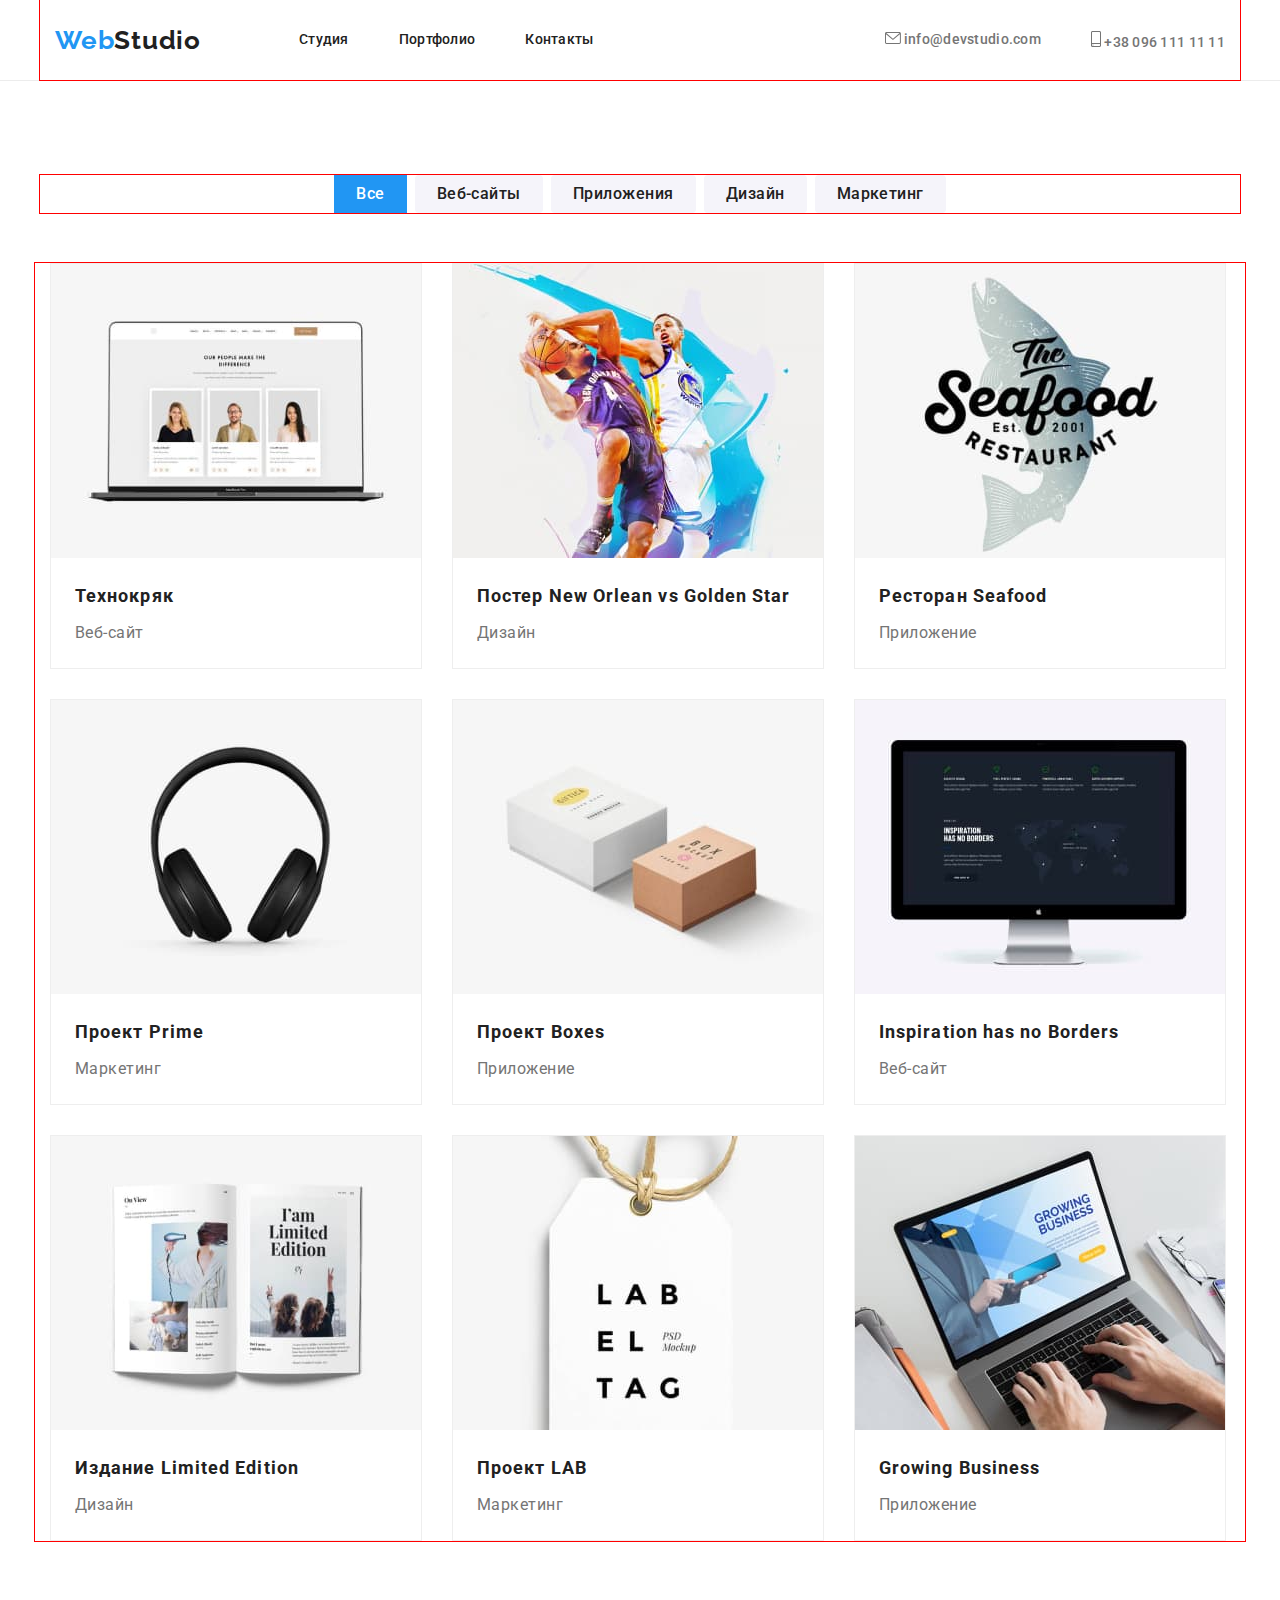
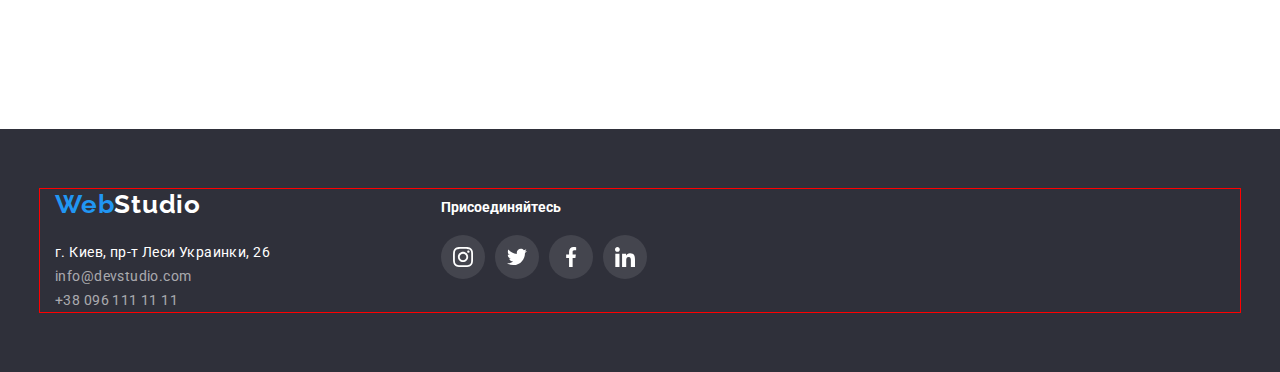
==== portfolio.html @ 6b096e6a "css+index" ====
<!DOCTYPE html>
<html lang="ru">
<head>
                  <meta charset="UTF-8">
                  <meta http-equiv="X-UA-Compatible" content="IE=edge">
                  <meta name="viewport" content="width=device-width, initial-scale=1.0">
                  <title>Портфолио</title>
                  <link rel="preconnect" href="https://fonts.googleapis.com">
                  <link rel="preconnect" href="https://fonts.gstatic.com" crossorigin>
                  <link href="https://fonts.googleapis.com/css2?family=Raleway:wght@700&family=Roboto:wght@400;500;700;900&display=swap" rel="stylesheet">
                  <link rel="stylesheet" href="./css/styles.css"/>
                 
</head>
<body>
  <!--Site header-->
  <header> 
    <div class="container">
      <nav>
        <a href="index.html" class="logo"><span>Web</span> <span class="logo-color-black">Studio</span></a>


        <!-- Navigation to anoter pages -->
        <ul class="links">                
      <li><a href="index.html" class="link-nav">Студия</a></li>
      <li><a href="./portfolio.html" class="link-nav">Портфолио</a></li>
      <li><a href="#" class="link-nav">Контакты</a></li>
        </ul>
      </nav>
    
              
                <!-- Contact info header-->  
                <ul class="contacts">    
                <li> <a  href="mailto:info@devstudio.com" class="a-mail">
                  <svg class="icon-envelopehover-svg">
                    <use href="./images/icons.svg#icon-envelope"></use>
                    </svg> info@devstudio.com</a>
                </li>
                <li> 
                   <a  href="tel:+380961111111" class="a-mail">
                     <svg class="icon-mobile-svg">
                    <use href="./images/icons.svg#icon-smartphone"></use>
                    </svg> +38 096 111 11 11</a>
                </li>
                </ul>
    </div>
  </header>
    <main>
     <section class="section portfolio">
       <h1 class="hedden-elem">Портфолио</h1>
       <div class="container">
         <ul class="list-btn">
           <li><button class="all-btn" type="button">Все</button></li>
           <li><button class="web-btn" type="button">Веб-сайты</button></li>
           <li><button class="apps-btn" type="button">Приложения</button></li>
           <li><button class="disg-btn" type="button">Дизайн</button></li>
           <li><button class="markt-btn" type="button">Маркетинг</button></li>           
         </ul>
       </div>
          <ul class="container-main-por">
            <li class="card-portfolio one">
              <a href="#" class="card-web">
              <img src="./images/img1-main-por.jpg" alt="img" width="370" height="294">
              <div class="name-product">
                <div class="kryak"> <!-- Технокряк это современная площадка распространения коронавируса. 
                  Компании используют эту платформу для цифрового шпионажа и атак на защищённые сервера конкурентов. -->
                </div>
                <h2 class="product">Технокряк</h2>
              <p class="type-product">Веб-сайт</p>
                </div>
            </a>
            </li>
            <li class="card-portfolio two">
              <img src="./images/img2-main-por.jpg" alt="img" width="370" height="294">
              <div class="name-product"><h2 class="product">Постер <span lang="en">New Orlean vs Golden Star</span></h2>
              <p class="type-product">Дизайн</p></div> 
            </li>
            <li class="card-portfolio three">
              <img src="./images/img3-main-por.jpg" alt="img" width="370" height="294">
              <div class="name-product"><h2 class="product">Ресторан <span lang="en">Seafood</span></h2>
              <p class="type-product">Приложение</p></div>
            </li>
            <li class="card-portfolio four">
              <img src="./images/img4-main-por.jpg" alt="img" width="370" height="294">
              <div class="name-product"><h2 class="product">Проект <span lang="en">Prime</span></h2>
              <p class="type-product">Маркетинг</p></div>
            </li>
            <li class="card-portfolio five">
              <img src="./images/img5-main-por.jpg" alt="img" width="370" height="294">
              <div class="name-product"><h2 class="product">Проект <span lang="en">Boxes</span></h2>
              <p class="type-product">Приложение </p></div>
            </li>
            <li class="card-portfolio six">
              <img src="./images/img6-main-por.jpg" alt="img" width="370" height="294">
              <div class="name-product"><h2 class="product" lang="en">Inspiration has no Borders</h2>
              <p class="type-product">Веб-сайт</p></div>
            </li>
            <li class="card-portfolio seven">
              <img src="./images/img7-main-por.jpg" alt="img" width="370" height="294">
              <div class="name-product"><h2 class="product">Издание <span lang="en">Limited Edition</span></h2>
              <p class="type-product">Дизайн</p></div>
            </li>
            <li class="card-portfolio eight">
              <img src="./images/img8-main-por.jpg" alt="img" width="370" height="294">
              <div class="name-product"><h2 class="product">Проект <span lang="en">LAB</span></h2>
              <p class="type-product">Маркетинг</p></div>
            </li>
            <li class="card-portfolio nine">
              <img src="./images/img9-main-por.jpg" alt="img" width="370" height="294">
              <div class="name-product"><h2 class="product" lang="en">Growing Business</h2>
              <p class="type-product">Приложение</p></div>
            </li>
           </ul>
     </section>
    </main>
    <!--Footer-->
    <footer class="footer">
      <div class="container">
        <div class="logo-address-join-soc">
          <div class="logo-address">
        <a href="index.html" class="logo"><span>Web</span><span class="logo-color-white">Studio</span></a>
           <!-- Contact info Footer-->
              <ul class="list-address">            
                  <li><address class="address">г. Киев, пр-т Леси Украинки, 26</address></li>    
                  <li><a class="address-footer" href="mailto:info@devstudio.com">info@devstudio.com</a></li>
                  <li><a class="address-footer" href="tel:+380961111111">+38 096 111 11 11</a></li>
              </ul>
          </div>
           <!-- Join US in Footer-->
              <div class="join-column">
                <h2 class="join">Присоединяйтесь</h3>
                <ul class="social">
                  <li class="social-link">
                    <a  class="btn-soc connect" href="#">
                      <svg class="soc-icon-svg" >
                        <use href="./images/icons.svg#icon-instagram">
                        </use>
                      </svg>
                    </a>
                  </li>
                  <li class="social-link">
                    <a  class="btn-soc connect" href="#">
                      <svg class="soc-icon-svg" >
                        <use href="./images/icons.svg#icon-twitter">
                        </use>
                      </svg>
                    </a >
                  </li>
                  <li class="social-link">
                    <a  class="btn-soc connect" href="#" >
                      <svg class="soc-icon-svg" >
                        <use href="./images/icons.svg#icon-facebook">
                        </use>
                      </svg>
                    </a >
                  </li>
                  <li class="social-link">
                    <a  class="btn-soc connect" href="#" >
                      <svg class="soc-icon-svg" >
                        <use href="./images/icons.svg#icon-linkedin">
                        </use>
                      </svg>
                    </a>
                  </li>
                </ul>
            </div>
        </div>
      </div>   
    </footer>
</body>
</html>
---- css/styles.css ----
/* ===============RESET styles 🧐 starts here========== */
*,
*::after,
*::before {
    padding: 0;
    margin: 0;
    box-sizing: border-box;
}

a {
    text-decoration: none;
    cursor: pointer;
}

ul, li {
    list-style: none;
}

button {
    border: none;
    cursor: pointer;
    font-family: inherit;
}

/* ===============RESET styles 🧐 ends here========== */



:root {
    /* color for main-PRIMARY TEXT */
    --main-color: #212121;
    /* color for SECONDARY TEXT */
    --sec-color: #757575;
     /* color for SELECTION -ACCENT TEXT */
    --act-color: #2196F3;
/* color for BLACK backgroud*/
    --prim-white-background: #FFFFFF;
    --sec-grey-background-color: #E5E5E5;
    --thir-grey-white-background: #F5F4FA;

}
body{
    background-color: var(--prim-white-background);
    font-family: 'Roboto', sans-serif;
    font-style: normal;
    font-size: 14px;
    color: #050303;
}
.section {
    padding-top: 94px;
}

.container {
    padding: 0 15px;
    width: 1200px;
    outline: 1px solid red;
    margin: 0 auto;
}

.hedden-elem {
    width: 1px;
    height: 1px;
    overflow: hidden;
    opacity: 0;
    margin-top: -1px;
}

/* ===============Header styles 🧐 starts here========== */

nav,
.links,
.contacts,
header .container {
    display: flex;
    justify-content: space-between;
}

header{
    border-bottom: 1px solid #ececec;
}
header .logo {
    margin-right: 93px;
    display: flex;
    align-items: center;
}

.logo {
    font-family: "Raleway", sans-serif;
    font-style: normal;
    font-weight: bold;
    font-size: 26px;
    line-height: calc(31/26);
    letter-spacing: 0.03em;
    color: var(--act-color);
}

.logo-color-black {
    color: var(--main-color);
    display: inline-block;
    margin-right: 5px;
}

.logo-color-white {
    color: #FFFFFF;
}
.contacts li a,
.links li a {
    margin-right: 50px;
    display: inline-block;
    padding: 30.5px 0;
    color: var(--main-color);
    font-weight: 500;
    line-height: calc(16/14);
    letter-spacing: 0.02em;
}

.links li:last-child a {
    margin-right: 0px;
    
}

.contacts li a {
    margin: 0 0 0 50px;
    color: var(--sec-color);
}

.contacts li a:hover,
.contacts li a:focus,
.links li a:focus,
.links li a:hover {
    color: var(--act-color);
}
/* .a-mail:hover .icon-envelopehover-svg {
    fill: var(--act-color);} 
 */


/* 
.a-mail:hover,
.a-mail:focus {
    color: var(--act-color);
}  */

.contacts li:first-child a {
    margin-left: 0px;
}

.icon-envelopehover-svg {
    width: 16px;
    height: 12px;
    fill: currentColor;
}
.icon-mobile-svg {
    width: 10px;
    height: 16px;
    fill:currentColor;
}


/* ===============Header styles 🧐 ends here========== */

/* ===============Hero styles 🧐 starts here========== */

.hero {
    position: relative;
    background: #2f303a;
    padding: 200px 0;
    max-width: 1600px;
    margin: 0px auto;
    text-align: center;
    outline: 1px solid #2196F3;
    background-image: linear-gradient(to right, rgba(47,48,58,0.4), rgba(52, 52, 53, 0.4)), 
    url("../images/imgbgfon.jpg");
    background-repeat: no-repeat;
    background-position: center;
    background-size: cover;
    }

.hero-title {
    font-size: 44px;
    text-transform: uppercase;
    max-width: 650px;
    color:#FFFFFF;
    line-height: calc(60/44);
    text-align: center;
    letter-spacing: 0.06em;
    margin: 0 auto;
    margin-bottom: 30px;
}
.hero-btn {
    /* position: relative; */
    padding: 10px 32px;
    background: #2196f3;
    box-shadow: 0px 4px 4px rgba(0, 0, 0, 0.15);
    border-radius: 4px;
    font-size: 16px;
    line-height: 30px;
    letter-spacing: 0.06em;
    color: #FFFFFF;
    margin: 0 auto;
    max-width: 650px;
}
.hero-btn:hover,
.hero-btn:focus {
    background:#188CE8 ;
}
.backdrop {
    position: fixed;
    top: 0;
    left: 0;
    width: 100%;
    height: 100%;
    background: rgba(0, 0, 0, 0.2);
}

.backdrop.is-hidden {
    visibility: hidden;
    opacity: 0;
    pointer-events: none;

}
.modal {
    z-index: 2;
    position: absolute;
    top: 50%;
    left: 50%;
    transform: translate(-50%, -50%);
    
    min-width: 528px;
    min-height: 581px;
    padding: 15px;
    background: #FFFFFF;
    box-shadow: 0px 1px 3px rgba(0, 0, 0, 0.12), 0px 1px 1px rgba(0, 0, 0, 0.14), 0px 2px 1px rgba(0, 0, 0, 0.2);
    border-radius: 4px;
}
  
.close { 
        position: absolute;
        top: 8px;
        left: 490px;
        stroke: #000;
        stroke-opacity: 0.1;
}
.close:hover {
        stroke: #2196f3;
        stroke-opacity: 1;
       
}

/* ===============Hero styles 🧐 ends here========== */

/* ===============Advantages styles 🧐 starts here========== */
.advanta {
    padding-bottom: 0px;
}
.icon-antenna,
.icon-clock1,
.icon-diagram1,
.icon-astronaut1 {
    display: flex;
    justify-content: center;
    align-items: center;
    width: 270px;
    height: 120px;
    margin-bottom: 30px;
    /* outline: 1px solid #2196F3; */
    background: #F5F4FA;
}
.icon-antenna-svg,
.icon-clock1-svg,
.icon-diagram1-svg,
.icon-astronaut1-svg {
    width: 70px;
    height: 70px;
    }

/* .list-advantages, */
.advantages,
.advantages-text,
h2 .container,
.list-image-do,
.list-image-team {
    display: flex;
    justify-content: space-between;
}

.container >.hedden-elem {
    margin: 94px 215px;
}

.advantages-text {
    max-width: 270px;
}

.list-advantages {
    display: flex;
    display: inline-block;
    margin-left: 30px;      
}

.list-advantages:first-child {
    margin-left: 0px;
  }
  
.list-advantages:last-child {
    margin-right: 0px;
 }

 .advant {
     padding-right: 0px;
 }

.advantages,
.join
.item-do {
    font-family: Roboto;
    font-style: normal;
    font-weight: bold;
    font-size: 14px;
    line-height: 16px;
    letter-spacing: 0.03em;
    text-transform: uppercase;
    color: var(--main-color);
}

.advantages-text {
    font-family: Roboto;
    font-style: normal;
    font-weight: normal;
    font-size: 14px;
    line-height: 24px;
    letter-spacing: 0.03em; 
    color: var(--sec-color);
}

/* ===============Advantages styles 🧐 ends here========== */

/* ===============DOING & team styles 🧐 starts here========== */
.do {
    padding-bottom: 94px;
}

.doing,
.team,
.regular-clients {
    margin: 0 auto;
    font-family: Roboto;
    font-style: normal;
    font-weight: bold;
    font-size: 36px;
    line-height: 42px;
    text-align: center;
    letter-spacing: 0.03em;
    color: var(--main-color);
}
.doing,
.team,
.regular-clients {
     margin-bottom: 50px;
}
.product-thumb {
    position: relative;
}
.item-do {
    width: 100%;
    height: 70px;
    position: absolute;
    bottom: 0;
    display: flex;
    justify-content: center;
    align-items: center;
    color: var(--prim-white-background);
    background: rgba(47, 48, 58, 0.8);
    text-transform: uppercase;
}

.card-point {
    box-shadow: 0px 1px 3px rgba(0, 0, 0, 0.12), 
    0px 1px 1px rgba(0, 0, 0, 0.14), 0px 2px 1px 
    rgba(0, 0, 0, 0.2);
    border-radius: 0px 0px 4px 4px;
}
.card-team {
    padding-top: 30px;
    padding-bottom: 30px;
    background: var(--prim-white-background);
    border-radius: 0px 0px 4px 4px;
   }

h3.img-name {
    /* padding-top: 30px; */
    padding-bottom: 10px;
}

/* p.img-proff {
     padding-bottom: 30px;
} */

img {
    display: block;
}

.image-do li {
    display: inline-block;
}

.img-name {
    font-family: Roboto;
    font-style: normal;
    font-weight: 500;
    font-size: 16px;
    line-height: 19px;
    text-align: center;
    letter-spacing: 0.03em;
    color: var(--main-color);

}

.img-proff {
    font-family: Roboto;
    font-style: normal;
    font-weight: normal;
    font-size: 16px;
    line-height: 19px;
    text-align: center;
    letter-spacing: 0.03em;
    color: var(--sec-color);

}

.bgteam {
    padding-bottom: 94px;
    background-color: var(--thir-grey-white-background);
}
.social {
    display: flex;
    justify-content: center;
    align-items: center;
    /* margin-bottom: 30px; */
}

.social-link {
    margin-right: 10px;
}
.social-link:last-child {
    margin-right: 0px;
}

.btn-soc {
    width: 44px;
    height: 44px;
    display: flex;
    justify-content: center;
    align-items: center;
    border-radius: 50%;
    fill: #afb1b8;
}
.soc-icon-svg
 {
    width: 20px;
    height: 20px;
    }

.client-icon-svg {
        width: 106px;
        height: 60px;
     }

.btn-soc:focus,
.btn-soc:hover,
.soc-icon-svg:hover,
.soc-icon-svg:focus
{
    background: var(--act-color);
    fill: #FFFFFF;
}
.connect {
    fill: #FFFFFF;
}
/* ===============DOING & team styles 🧐 ends here========== */

/* ===============Regular clients styles 🧐 starts here========== */
.clients {
    padding: 0;
    margin: 0;
    list-style: none;
    display: flex;
    justify-content: center;
    align-content: center;
  }
  .clients > .client {
    margin-right: 30px;
    text-align: center;
  }
  .clients .client:last-child {
    margin: 0;
  }
  .client {
    flex-basis: calc(100% / 6)-30px;
    width: 170px;
    height: 92px;
  }
  .btn-client {
    width: 170px;
    height: 92px;
    display: flex;
    justify-content: center;
    align-items: center;
    padding: 0;
    border-radius: 4px;
    border: 1px solid #afb1b8;
    background: var(--prim-white-background);
    fill: #afb1b8;
  }

.btn-client:focus,
.btn-client:hover {
  fill: #2196f3;
  border: 1px solid #2196f3;
}

.connect {
    background: rgba(255, 255, 255, 0.1);
  }
/* ===============Regular clients styles 🧐 ends here========== */
/* ===============Portfolio styles 🧐 starts here========== */
.list-btn {
    display: flex;
    justify-content:center;
    margin-bottom: 50px;
}
.all-btn {
    padding: 6px 22px;
    font-family: Roboto;
    font-style: normal;
    font-weight: 500;
    font-size: 16px;
    line-height: 26px;
    text-align: center;
    letter-spacing: 0.03em;
    color: #FFFFFF;
    background: #2196F3;
    }
.all-btn:hover,
.all-btn:focus {
    box-shadow: 0px 3px 1px rgba(0, 0, 0, 0.1), 0px 1px 2px rgba(0, 0, 0, 0.08), 0px 2px 2px rgba(0, 0, 0, 0.12);
    border-radius: 4px;
}

.web-btn,
.apps-btn,
.disg-btn,
.markt-btn {
    padding: 6px 22px;
    margin-left: 8px;   
    font-family: Roboto;
    font-style: normal;
    font-weight: 500;
    font-size: 16px;
    line-height: 26px;
    text-align: center;
    letter-spacing: 0.03em;
    color: var(--main-color);
    background: #F5F4FA;
    border-radius: 4px;
    }

.product {
font-family: Roboto;
font-style: normal;
font-weight: bold;
font-size: 18px;
line-height: 36px;
letter-spacing: 0.06em;
color: var(--main-color);
}  
.type-product {
    font-family: Roboto;
    font-style: normal;
    font-weight: normal;
    font-size: 16px;
    line-height: 30px;
    letter-spacing: 0.03em;
    color: var(--sec-color);
}

.container-main-por {
    padding: 0 15px;
    width: 1210px;
    outline: 1px solid red;
    margin: 0 auto;
    display: flex;
    /* justify-content: space-between; */
    flex-wrap: wrap;
    /* max-width: 1170px; */
    position: relative;
   
}
.card-portfolio {
     border: 1px solid #EEEEEE;
}


.card-portfolio:focus,
.card-portfolio:hover {
            box-shadow: 0px 1px 1px rgba(0, 0, 0, 0.12), 
            0px 4px 4px rgba(0, 0, 0, 0.06),
             1px 4px 6px rgba(0, 0, 0, 0.16);
            }

h2.product {
    margin-bottom: 4px;
}
.name-product {
    padding-top: 20px;
    padding-right: 24px;
    padding-bottom: 20px;
    padding-left: 24px;
}
.kryak {
    position: absolute;
    width: 370px;
    height: 294px;
    top: 0;
    left: 0;
    padding-left: 14px;
    padding-right: 10px;
    overflow: hidden;
    transition: transform 250ms cubic-bezier(0.4, 0, 0.2, 1);
  }
  .kryak::before {
    position: absolute;
    content: 'Технокряк это современная площадка распространения коронавируса. Компании используют эту платформу для цифрового шпионажа и атак на защищённые сервера конкурентов.';
    width: 370px;
    height: 294px;
    bottom: -100%;
    display: flex;
    align-items: center;
    padding-left: 24px;
    padding-right: 24px;
    margin-left: 0px;
    margin-right: 0px;
    font-size: 18px;
    line-height: 1.56;
    letter-spacing: 0.03em;
    color: #ffffff;
    background-color: rgba(33, 150, 243, 0.9);
  }
  .kryak:hover::before {
    transition: transform 250ms cubic-bezier(0.4, 0, 0.2, 1);
    transform: translateY(-100%);
  }
  
.one,
.two,
.four,
.five,
.seven,
.eight {
    margin-right: 30px;
  
}

.one,
.two,
.three,
.four,
.five,
.six {
    margin-bottom: 30px;
  
}

.portfolio {
    padding-bottom: 94px;
}
/* ===============Portfolio styles 🧐 ends here========== */

/* ===============Footer styles 🧐 starts here========== */
.footer {
    background: #2f303a;
    padding: 60px 0;
    max-width: 1600px;
    margin: 0px auto;
    margin-top: 94px;
    }
/* 
footer a.logo {
    margin-bottom: 20px;
} */
.logo-address-join-soc {
    display: flex;
    justify-content: flex-start;
    align-items: flex-start;
    /* flex-wrap:wrap; */
}


.list-address {
    max-width: 230px;
    display: flex;
    flex-wrap: wrap;
    padding-top: 20px;
}
/* .logo-address {
    display: flex;
    justify-content: flex-start;
    align-items: flex-start;
} */
.address {
font-family: Roboto;
font-style: normal;
font-weight: normal;
font-size: 14px;
line-height: 24px;
letter-spacing: 0.03em;
color: #FFFFFF;

}
.address-footer {
    font-family: Roboto;
    font-style: normal;
    font-weight: normal;
    font-size: 14px;
    line-height: 24px;
    letter-spacing: 0.03em;
    color: rgba(255, 255, 255, 0.6);
}

.join {
    font-size: 14px;
    line-height: 1.17;
    margin-top: 10px;
    margin-bottom: 20px;
    color: var(--prim-white-background);
}
.join-column {
    /* display: flex;
    flex-direction: column; */
    margin-left: 156px;
}        
/* ===============Footer styles 🧐 ends here========== */
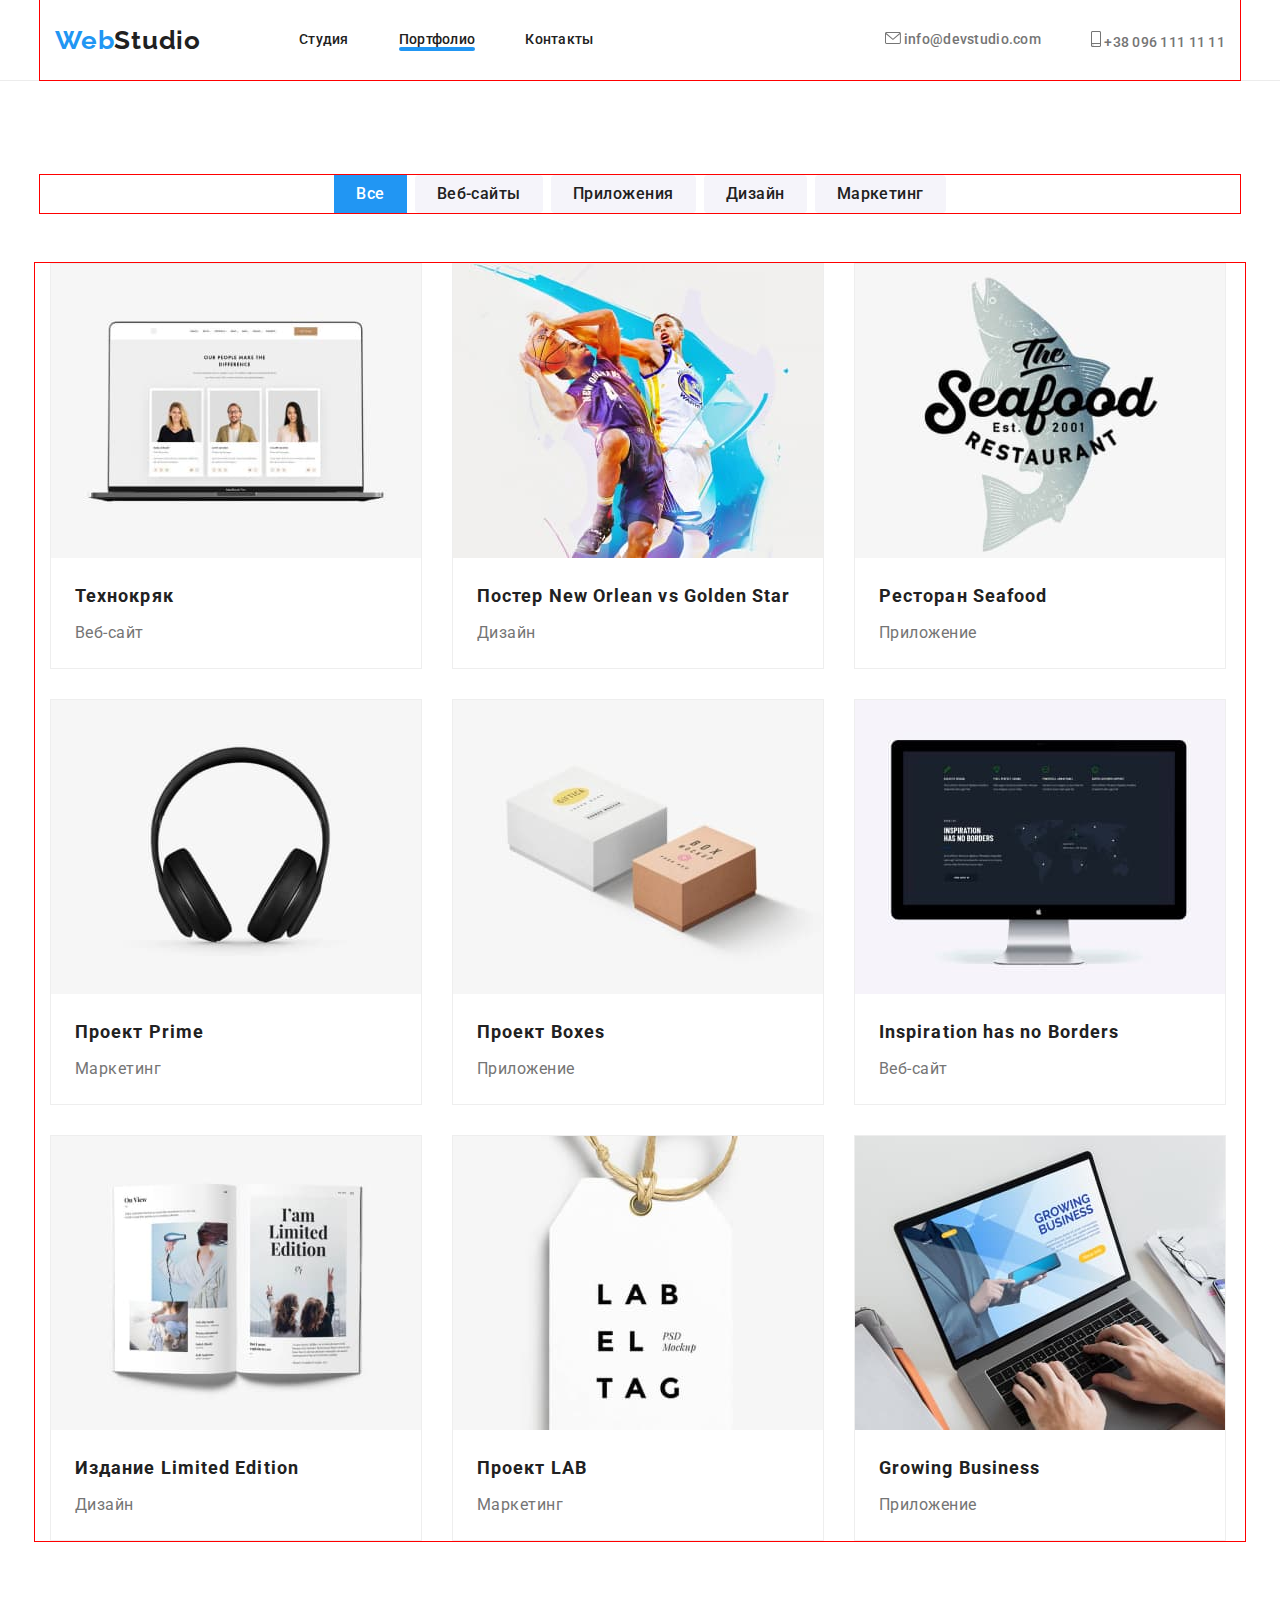
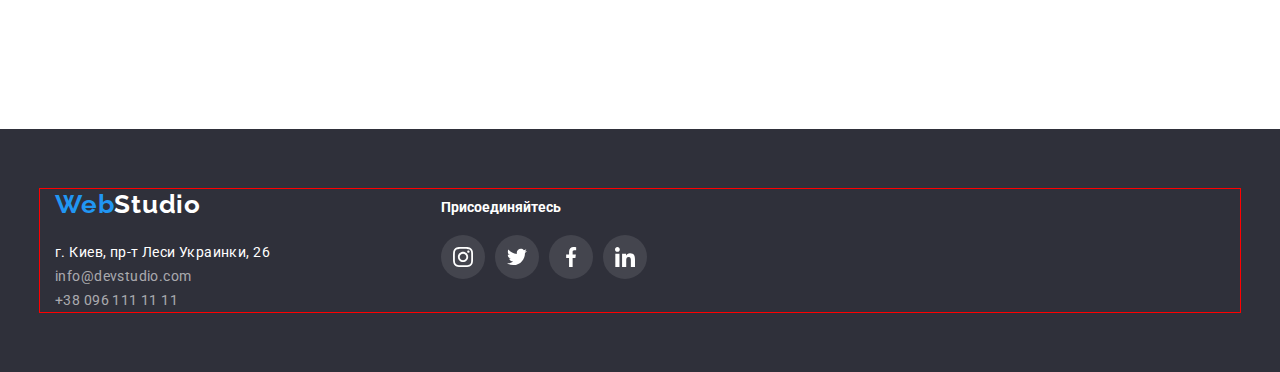
==== commit d6b0653b: "css+portfolio" ====
--- a/portfolio.html
+++ b/portfolio.html
@@ -22,7 +22,7 @@
         <!-- Navigation to anoter pages -->
         <ul class="links">                
       <li><a href="index.html" class="link-nav">Студия</a></li>
-      <li><a href="./portfolio.html" class="link-nav">Портфолио</a></li>
+      <li><a href="./portfolio.html" class="link-nav-portfolio">Портфолио</a></li>
       <li><a href="#" class="link-nav">Контакты</a></li>
         </ul>
       </nav>
@@ -58,7 +58,7 @@
        </div>
           <ul class="container-main-por">
             <li class="card-portfolio one">
-              <a href="#" class="card-web">
+              <a href="#" class="card1">
               <img src="./images/img1-main-por.jpg" alt="img" width="370" height="294">
               <div class="name-product">
                 <div class="kryak"> <!-- Технокряк это современная площадка распространения коронавируса. 
@@ -70,44 +70,100 @@
             </a>
             </li>
             <li class="card-portfolio two">
+              <a href="#" class="card2">
               <img src="./images/img2-main-por.jpg" alt="img" width="370" height="294">
-              <div class="name-product"><h2 class="product">Постер <span lang="en">New Orlean vs Golden Star</span></h2>
-              <p class="type-product">Дизайн</p></div> 
+              <div class="name-product">
+                <div class="kryak"> <!-- Технокряк это современная площадка распространения коронавируса. 
+                  Компании используют эту платформу для цифрового шпионажа и атак на защищённые сервера конкурентов. -->
+                </div>
+              <h2 class="product">Постер <span lang="en">New Orlean vs Golden Star</span></h2>
+              <p class="type-product">Дизайн</p>
+            </div>
+            </a> 
             </li>
             <li class="card-portfolio three">
+              <a href="#" class="card3">
               <img src="./images/img3-main-por.jpg" alt="img" width="370" height="294">
-              <div class="name-product"><h2 class="product">Ресторан <span lang="en">Seafood</span></h2>
-              <p class="type-product">Приложение</p></div>
+              <div class="name-product">
+                <div class="kryak"> <!-- Технокряк это современная площадка распространения коронавируса. 
+                  Компании используют эту платформу для цифрового шпионажа и атак на защищённые сервера конкурентов. -->
+                </div>
+                <h2 class="product">Ресторан <span lang="en">Seafood</span></h2>
+              <p class="type-product">Приложение</p>
+            </div>
+          </a> 
             </li>
             <li class="card-portfolio four">
+              <a href="#" class="card4">
               <img src="./images/img4-main-por.jpg" alt="img" width="370" height="294">
-              <div class="name-product"><h2 class="product">Проект <span lang="en">Prime</span></h2>
-              <p class="type-product">Маркетинг</p></div>
+              <div class="name-product">
+                <div class="kryak"> <!-- Технокряк это современная площадка распространения коронавируса. 
+                  Компании используют эту платформу для цифрового шпионажа и атак на защищённые сервера конкурентов. -->
+                </div> 
+              <h2 class="product">Проект <span lang="en">Prime</span></h2>
+              <p class="type-product">Маркетинг</p>
+            </div>
+          </a>
             </li>
             <li class="card-portfolio five">
+              <a href="#" class="card5">
               <img src="./images/img5-main-por.jpg" alt="img" width="370" height="294">
-              <div class="name-product"><h2 class="product">Проект <span lang="en">Boxes</span></h2>
-              <p class="type-product">Приложение </p></div>
+              <div class="name-product">
+                <div class="kryak"> <!-- Технокряк это современная площадка распространения коронавируса. 
+                  Компании используют эту платформу для цифрового шпионажа и атак на защищённые сервера конкурентов. -->
+                </div> 
+                <h2 class="product">Проект <span lang="en">Boxes</span></h2>
+              <p class="type-product">Приложение </p>
+            </div>
+            </a>
             </li>
             <li class="card-portfolio six">
+              <a href="#" class="card6">
               <img src="./images/img6-main-por.jpg" alt="img" width="370" height="294">
-              <div class="name-product"><h2 class="product" lang="en">Inspiration has no Borders</h2>
-              <p class="type-product">Веб-сайт</p></div>
+              <div class="name-product">
+                <div class="kryak"> <!-- Технокряк это современная площадка распространения коронавируса. 
+                  Компании используют эту платформу для цифрового шпионажа и атак на защищённые сервера конкурентов. -->
+                </div> 
+                <h2 class="product" lang="en">Inspiration has no Borders</h2>
+              <p class="type-product">Веб-сайт</p>
+            </div>
+            </a>
             </li>
             <li class="card-portfolio seven">
+              <a href="#" class="card7">
               <img src="./images/img7-main-por.jpg" alt="img" width="370" height="294">
-              <div class="name-product"><h2 class="product">Издание <span lang="en">Limited Edition</span></h2>
-              <p class="type-product">Дизайн</p></div>
+              <div class="name-product">
+                <div class="kryak"> <!-- Технокряк это современная площадка распространения коронавируса. 
+                  Компании используют эту платформу для цифрового шпионажа и атак на защищённые сервера конкурентов. -->
+                </div> 
+               <h2 class="product">Издание <span lang="en">Limited Edition</span></h2>
+              <p class="type-product">Дизайн</p>
+            </div>
+          </a>
             </li>
             <li class="card-portfolio eight">
+              <a href="#" class="card8">
               <img src="./images/img8-main-por.jpg" alt="img" width="370" height="294">
-              <div class="name-product"><h2 class="product">Проект <span lang="en">LAB</span></h2>
-              <p class="type-product">Маркетинг</p></div>
+              <div class="name-product">
+                <div class="kryak"> <!-- Технокряк это современная площадка распространения коронавируса. 
+                  Компании используют эту платформу для цифрового шпионажа и атак на защищённые сервера конкурентов. -->
+                </div>  
+                <h2 class="product">Проект <span lang="en">LAB</span></h2>
+              <p class="type-product">Маркетинг</p>
+            </div>
+            </a>
             </li>
             <li class="card-portfolio nine">
+              <a href="#" class="card9">
               <img src="./images/img9-main-por.jpg" alt="img" width="370" height="294">
-              <div class="name-product"><h2 class="product" lang="en">Growing Business</h2>
-              <p class="type-product">Приложение</p></div>
+              <div class="name-product">
+                <div class="kryak"> <!-- Технокряк это современная площадка распространения коронавируса. 
+                  Компании используют эту платформу для цифрового шпионажа и атак на защищённые сервера конкурентов. -->
+                </div>
+                <h2 class="product" lang="en">Growing Business</h2>
+              <p class="type-product">Приложение</p>
+            </div>
+          </a>
             </li>
            </ul>
      </section>
--- a/css/styles.css
+++ b/css/styles.css
@@ -156,6 +156,21 @@
     fill:currentColor;
 }
 
+.link-nav-index,
+.link-nav-portfolio {
+    position: relative;
+}
+
+.link-nav-index::after,
+.link-nav-portfolio::after {
+    position: absolute;
+    content: '';
+    display: block;
+    width: 100%;
+    height: 4px;
+    background: var(--act-color);
+    border-radius: 2px;
+}
 
 /* ===============Header styles 🧐 ends here========== */
 
@@ -205,6 +220,7 @@
     background:#188CE8 ;
 }
 .backdrop {
+    z-index: 2;
     position: fixed;
     top: 0;
     left: 0;
@@ -220,7 +236,7 @@
 
 }
 .modal {
-    z-index: 2;
+    
     position: absolute;
     top: 50%;
     left: 50%;
@@ -593,7 +609,7 @@
     /* justify-content: space-between; */
     flex-wrap: wrap;
     /* max-width: 1170px; */
-    position: relative;
+    /* position: relative; */
    
 }
 .card-portfolio {
@@ -611,7 +627,20 @@
 h2.product {
     margin-bottom: 4px;
 }
+.card1,
+.card2,
+.card3,
+.card4,
+.card5,
+.card6,
+.card7,
+.card8,
+.card9 {
+    position: relative;
+}
+
 .name-product {
+    /* position: relative; */
     padding-top: 20px;
     padding-right: 24px;
     padding-bottom: 20px;
@@ -623,8 +652,6 @@
     height: 294px;
     top: 0;
     left: 0;
-    padding-left: 14px;
-    padding-right: 10px;
     overflow: hidden;
     transition: transform 250ms cubic-bezier(0.4, 0, 0.2, 1);
   }
@@ -646,7 +673,8 @@
     color: #ffffff;
     background-color: rgba(33, 150, 243, 0.9);
   }
-  .kryak:hover::before {
+    .kryak:hover::before,
+    a.container-main-por:hover::before {
     transition: transform 250ms cubic-bezier(0.4, 0, 0.2, 1);
     transform: translateY(-100%);
   }
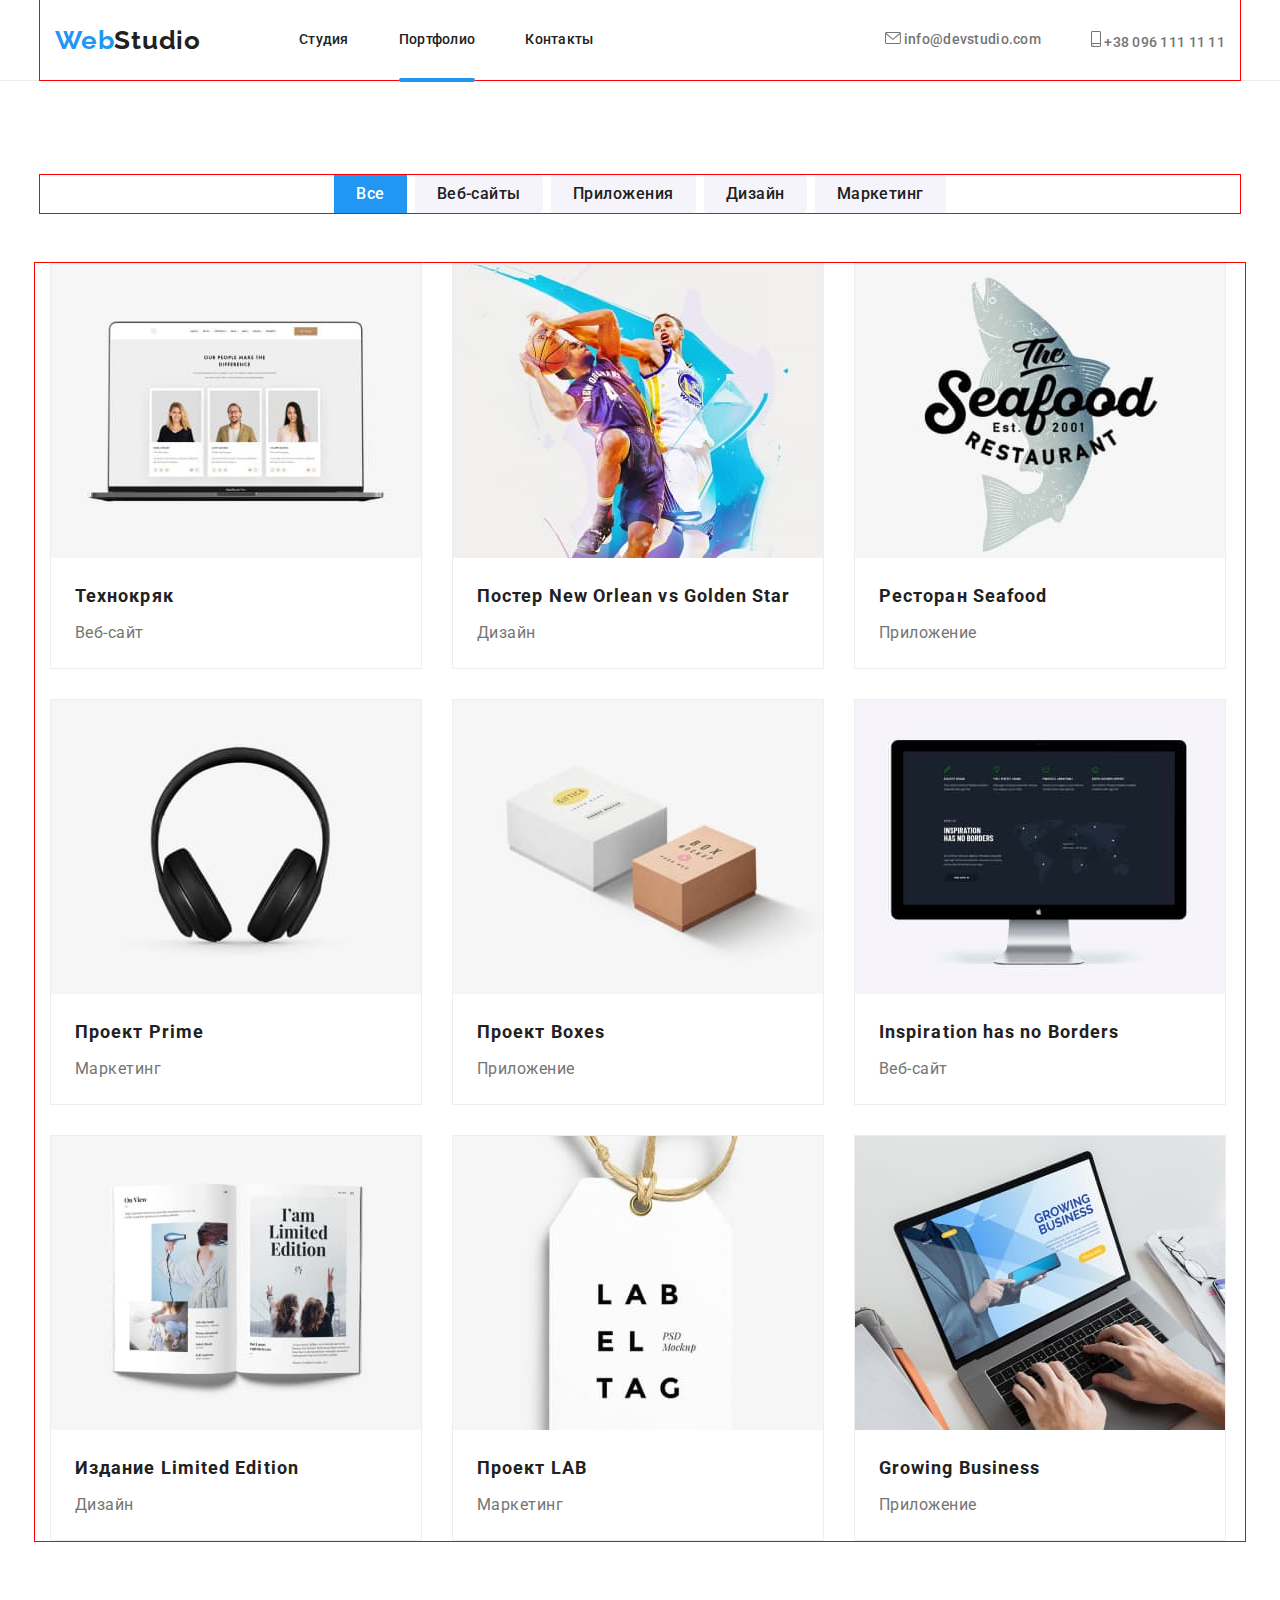
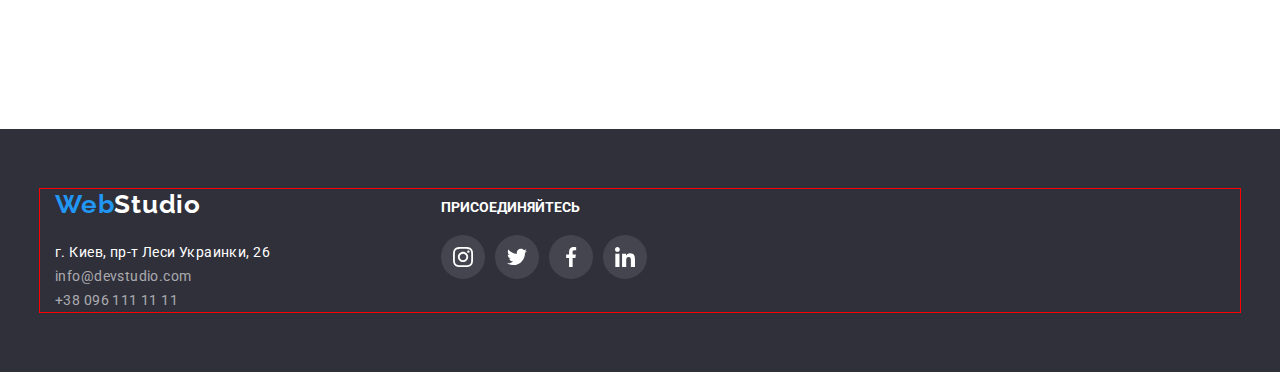
==== commit 8713414d: "portf+css" ====
--- a/portfolio.html
+++ b/portfolio.html
@@ -58,7 +58,7 @@
        </div>
           <ul class="container-main-por">
             <li class="card-portfolio one">
-              <a href="#" class="card1">
+            <a href="#" class="card1">
               <img src="./images/img1-main-por.jpg" alt="img" width="370" height="294">
               <div class="name-product">
                 <div class="kryak"> <!-- Технокряк это современная площадка распространения коронавируса. 
--- a/css/styles.css
+++ b/css/styles.css
@@ -20,6 +20,9 @@
     border: none;
     cursor: pointer;
     font-family: inherit;
+    transition-property: background-color, color, box-shadow;
+    transition-duration: 250ms;
+    transition-timing-function: cubic-bezier(0.4, 0, 0.2, 1)
 }
 
 /* ===============RESET styles 🧐 ends here========== */
@@ -73,6 +76,9 @@
 header .container {
     display: flex;
     justify-content: space-between;
+    transition-property: color, fill;
+    transition-duration: 250ms;
+    transition-timing-function: cubic-bezier(0.4, 0, 0.2, 1);
 }
 
 header{
@@ -112,6 +118,9 @@
     font-weight: 500;
     line-height: calc(16/14);
     letter-spacing: 0.02em;
+    transition-property: color;
+    transition-duration: 250ms;
+    transition-timing-function: cubic-bezier(0.4, 0, 0.2, 1);
 }
 
 .links li:last-child a {
@@ -122,6 +131,10 @@
 .contacts li a {
     margin: 0 0 0 50px;
     color: var(--sec-color);
+    transition-property: color;
+    transition-duration: 250ms;
+    transition-timing-function: cubic-bezier(0.4, 0, 0.2, 1);
+
 }
 
 .contacts li a:hover,
@@ -164,6 +177,8 @@
 .link-nav-index::after,
 .link-nav-portfolio::after {
     position: absolute;
+    bottom: -1px;
+    transform: translateY(100%);
     content: '';
     display: block;
     width: 100%;
@@ -205,19 +220,25 @@
 .hero-btn {
     /* position: relative; */
     padding: 10px 32px;
-    background: #2196f3;
+    background: var(--act-color);
     box-shadow: 0px 4px 4px rgba(0, 0, 0, 0.15);
     border-radius: 4px;
     font-size: 16px;
     line-height: 30px;
     letter-spacing: 0.06em;
-    color: #FFFFFF;
+    color: var(--prim-white-background);
     margin: 0 auto;
     max-width: 650px;
-}
+    transition-property: background-color, color, box-shadow;
+    transition-duration: 250ms;
+    transition-timing-function: cubic-bezier(0.4, 0, 0.2, 1);
+}
+
 .hero-btn:hover,
 .hero-btn:focus {
-    background:#188CE8 ;
+    background: #188CE8;
+    box-shadow: 0px 4px 4px rgba(0, 0, 0, 0.15);
+    color: var(--prim-white-background);
 }
 .backdrop {
     z-index: 2;
@@ -245,7 +266,7 @@
     min-width: 528px;
     min-height: 581px;
     padding: 15px;
-    background: #FFFFFF;
+    background: var(--prim-white-background);
     box-shadow: 0px 1px 3px rgba(0, 0, 0, 0.12), 0px 1px 1px rgba(0, 0, 0, 0.14), 0px 2px 1px rgba(0, 0, 0, 0.2);
     border-radius: 4px;
 }
@@ -256,9 +277,12 @@
         left: 490px;
         stroke: #000;
         stroke-opacity: 0.1;
-}
+        transition-property: stroke, stroke-opacity;
+        transition-duration: 250ms;
+        transition-timing-function: cubic-bezier(0.4, 0, 0.2, 1); 
+    }
 .close:hover {
-        stroke: #2196f3;
+        stroke: var(--act-color);
         stroke-opacity: 1;
        
 }
@@ -395,7 +419,16 @@
     0px 1px 1px rgba(0, 0, 0, 0.14), 0px 2px 1px 
     rgba(0, 0, 0, 0.2);
     border-radius: 0px 0px 4px 4px;
-}
+    transition-property: box-shadow;
+    transition-duration: 250ms;
+    transition-timing-function: cubic-bezier(0.4, 0, 0.2, 1);
+}
+
+.card-point:hover {
+    box-shadow: 0px 1px 1px rgba(0, 0, 0, 0.12), 0px 4px 4px rgba(0, 0, 0, 0.06),
+      1px 4px 6px rgba(0, 0, 0, 0.16);
+   
+    }
 .card-team {
     padding-top: 30px;
     padding-bottom: 30px;
@@ -470,11 +503,17 @@
     align-items: center;
     border-radius: 50%;
     fill: #afb1b8;
+    transition-property: fill, background-color;
+    transition-duration: 250ms;
+    transition-timing-function: cubic-bezier(0.4, 0, 0.2, 1); 
 }
 .soc-icon-svg
  {
     width: 20px;
     height: 20px;
+    transition-property: fill, background-color;
+    transition-duration: 250ms;
+    transition-timing-function: cubic-bezier(0.4, 0, 0.2, 1);
     }
 
 .client-icon-svg {
@@ -527,6 +566,10 @@
     border: 1px solid #afb1b8;
     background: var(--prim-white-background);
     fill: #afb1b8;
+    transition-property: fill, border;
+    transition-duration: 250ms;
+    transition-timing-function: cubic-bezier(0.4, 0, 0.2, 1);
+    
   }
 
 .btn-client:focus,
@@ -556,6 +599,9 @@
     letter-spacing: 0.03em;
     color: #FFFFFF;
     background: #2196F3;
+    transition-property: box-shadow, background-color;
+    transition-duration: 250ms;
+    transition-timing-function: cubic-bezier(0.4, 0, 0.2, 1);
     }
 .all-btn:hover,
 .all-btn:focus {
@@ -614,6 +660,10 @@
 }
 .card-portfolio {
      border: 1px solid #EEEEEE;
+     transition-property: box-shadow;
+    transition-duration: 250ms;
+    transition-timing-function: cubic-bezier(0.4, 0, 0.2, 1);
+    
 }
 
 
@@ -673,12 +723,17 @@
     color: #ffffff;
     background-color: rgba(33, 150, 243, 0.9);
   }
-    .kryak:hover::before,
+    /* .kryak:hover::before,
     a.container-main-por:hover::before {
     transition: transform 250ms cubic-bezier(0.4, 0, 0.2, 1);
     transform: translateY(-100%);
-  }
-  
+  } */
+  .card-portfolio:hover .kryak:hover::before {
+    transition: transform 250ms cubic-bezier(0.4, 0, 0.2, 1);
+    transform: translateY(-100%);
+  }
+
+
 .one,
 .two,
 .four,
@@ -756,6 +811,7 @@
 }
 
 .join {
+    text-transform: uppercase;
     font-size: 14px;
     line-height: 1.17;
     margin-top: 10px;
